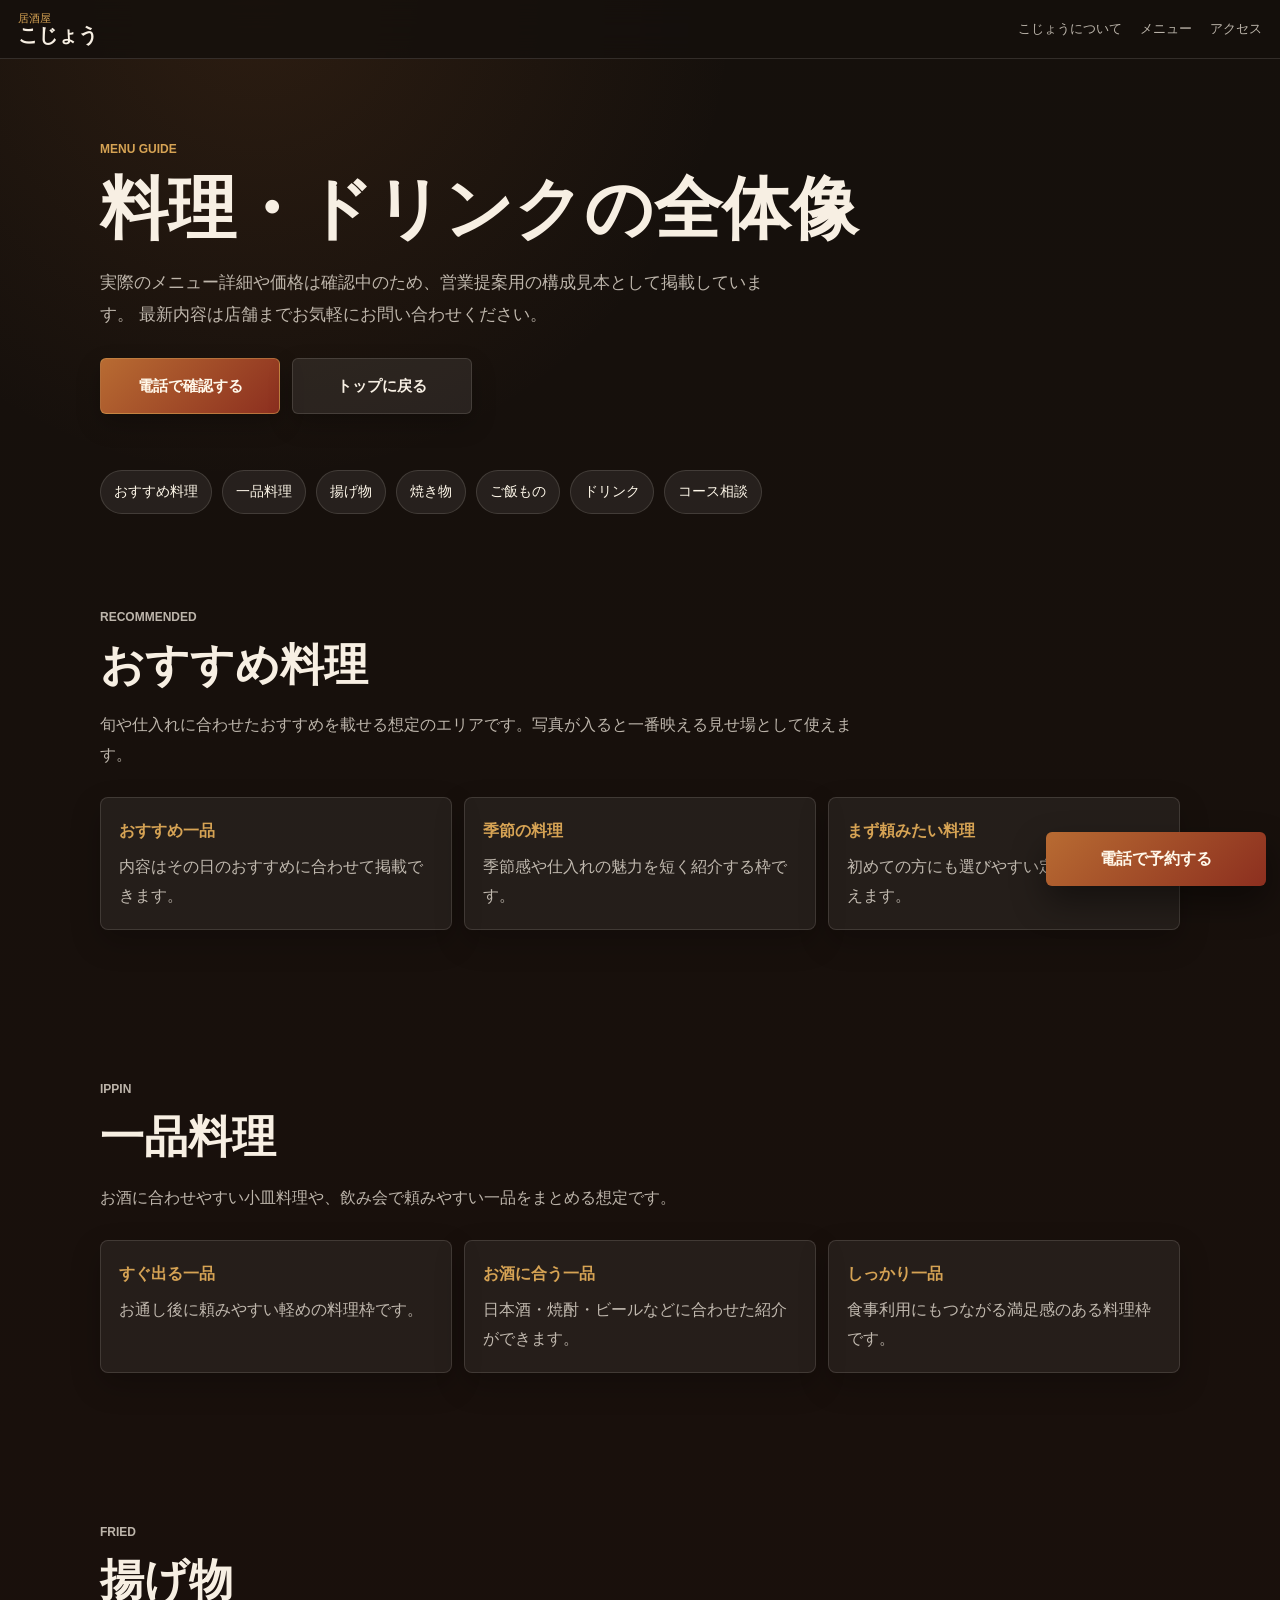
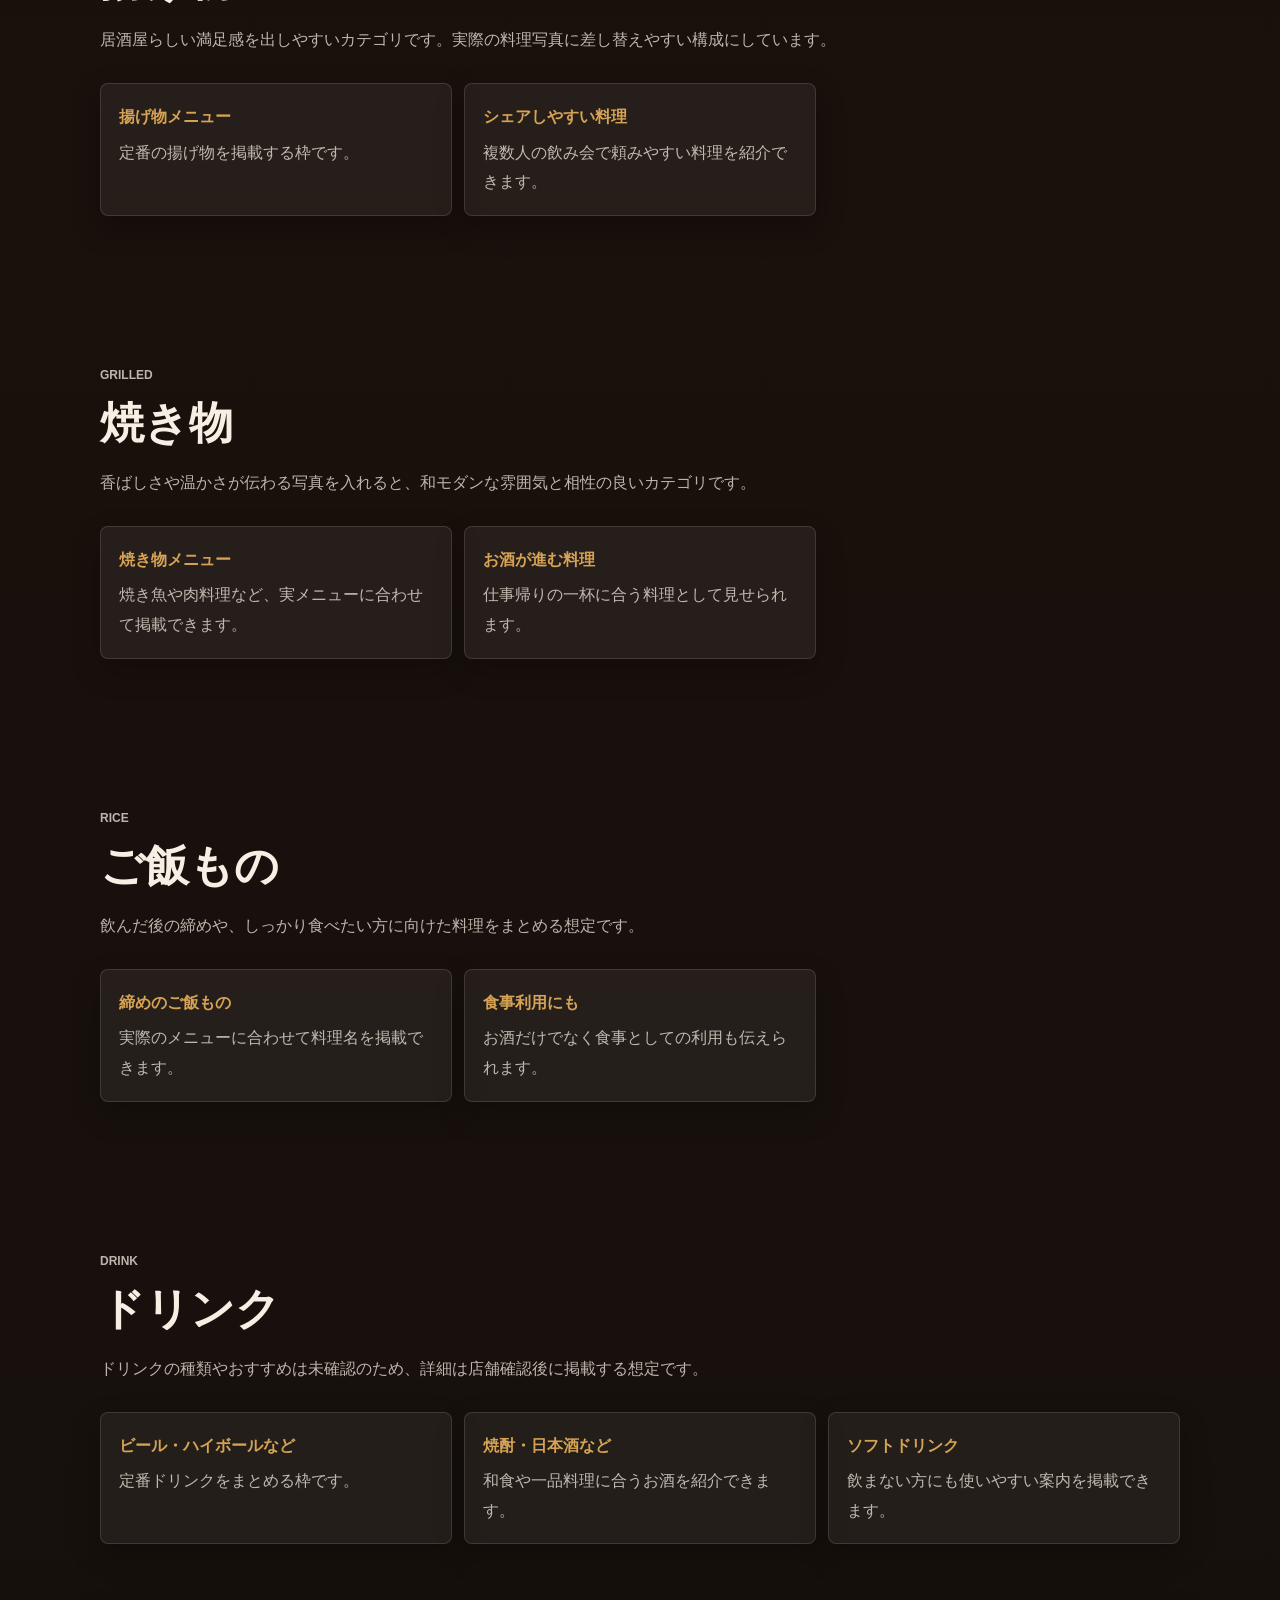
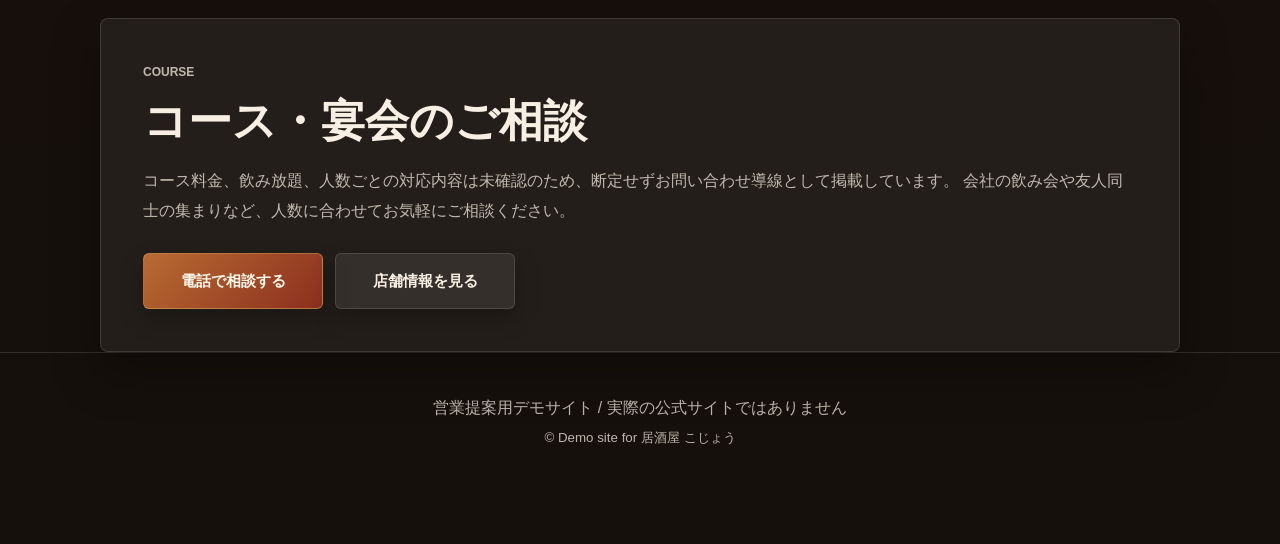
==== menu.html @ 8e1aee69 "Initial commit" ====
<!doctype html>
<html lang="ja">
  <head>
    <meta charset="UTF-8" />
    <meta name="viewport" content="width=device-width, initial-scale=1.0" />
    <meta
      name="description"
      content="居酒屋 こじょうの営業提案用メニュー紹介ページです。料理・ドリンク・宴会相談を一覧で確認できます。"
    />
    <title>メニュー紹介 | 居酒屋 こじょう</title>
    <link rel="stylesheet" href="styles.css" />
  </head>
  <body>
    <header class="site-header">
      <a class="brand" href="index.html#top" aria-label="居酒屋 こじょう トップへ">
        <span>居酒屋</span>
        <strong>こじょう</strong>
      </a>
      <nav class="header-nav" aria-label="主要ナビゲーション">
        <a href="index.html#about">こじょうについて</a>
        <a href="menu.html">メニュー</a>
        <a href="index.html#access">アクセス</a>
      </nav>
    </header>

    <main class="menu-page">
      <section class="menu-hero reveal">
        <p class="eyebrow">Menu Guide</p>
        <h1>料理・ドリンクの全体像</h1>
        <p class="hero-copy">
          実際のメニュー詳細や価格は確認中のため、営業提案用の構成見本として掲載しています。
          最新内容は店舗までお気軽にお問い合わせください。
        </p>
        <div class="hero-actions">
          <a class="button primary" href="tel:07056773930">電話で確認する</a>
          <a class="button ghost" href="index.html#menu">トップに戻る</a>
        </div>
      </section>

      <nav class="menu-jump section reveal" aria-label="メニュー内リンク">
        <a href="#recommended">おすすめ料理</a>
        <a href="#ippin">一品料理</a>
        <a href="#fried">揚げ物</a>
        <a href="#grilled">焼き物</a>
        <a href="#rice">ご飯もの</a>
        <a href="#drink">ドリンク</a>
        <a href="#course">コース相談</a>
      </nav>

      <section id="recommended" class="section menu-section reveal">
        <div class="section-heading">
          <p class="section-label">Recommended</p>
          <h2>おすすめ料理</h2>
          <p>旬や仕入れに合わせたおすすめを載せる想定のエリアです。写真が入ると一番映える見せ場として使えます。</p>
        </div>
        <div class="menu-list">
          <article><span>おすすめ一品</span><p>内容はその日のおすすめに合わせて掲載できます。</p></article>
          <article><span>季節の料理</span><p>季節感や仕入れの魅力を短く紹介する枠です。</p></article>
          <article><span>まず頼みたい料理</span><p>初めての方にも選びやすい定番枠として使えます。</p></article>
        </div>
      </section>

      <section id="ippin" class="section menu-section reveal">
        <div class="section-heading">
          <p class="section-label">Ippin</p>
          <h2>一品料理</h2>
          <p>お酒に合わせやすい小皿料理や、飲み会で頼みやすい一品をまとめる想定です。</p>
        </div>
        <div class="menu-list">
          <article><span>すぐ出る一品</span><p>お通し後に頼みやすい軽めの料理枠です。</p></article>
          <article><span>お酒に合う一品</span><p>日本酒・焼酎・ビールなどに合わせた紹介ができます。</p></article>
          <article><span>しっかり一品</span><p>食事利用にもつながる満足感のある料理枠です。</p></article>
        </div>
      </section>

      <section id="fried" class="section menu-section reveal">
        <div class="section-heading">
          <p class="section-label">Fried</p>
          <h2>揚げ物</h2>
          <p>居酒屋らしい満足感を出しやすいカテゴリです。実際の料理写真に差し替えやすい構成にしています。</p>
        </div>
        <div class="menu-list">
          <article><span>揚げ物メニュー</span><p>定番の揚げ物を掲載する枠です。</p></article>
          <article><span>シェアしやすい料理</span><p>複数人の飲み会で頼みやすい料理を紹介できます。</p></article>
        </div>
      </section>

      <section id="grilled" class="section menu-section reveal">
        <div class="section-heading">
          <p class="section-label">Grilled</p>
          <h2>焼き物</h2>
          <p>香ばしさや温かさが伝わる写真を入れると、和モダンな雰囲気と相性の良いカテゴリです。</p>
        </div>
        <div class="menu-list">
          <article><span>焼き物メニュー</span><p>焼き魚や肉料理など、実メニューに合わせて掲載できます。</p></article>
          <article><span>お酒が進む料理</span><p>仕事帰りの一杯に合う料理として見せられます。</p></article>
        </div>
      </section>

      <section id="rice" class="section menu-section reveal">
        <div class="section-heading">
          <p class="section-label">Rice</p>
          <h2>ご飯もの</h2>
          <p>飲んだ後の締めや、しっかり食べたい方に向けた料理をまとめる想定です。</p>
        </div>
        <div class="menu-list">
          <article><span>締めのご飯もの</span><p>実際のメニューに合わせて料理名を掲載できます。</p></article>
          <article><span>食事利用にも</span><p>お酒だけでなく食事としての利用も伝えられます。</p></article>
        </div>
      </section>

      <section id="drink" class="section menu-section reveal">
        <div class="section-heading">
          <p class="section-label">Drink</p>
          <h2>ドリンク</h2>
          <p>ドリンクの種類やおすすめは未確認のため、詳細は店舗確認後に掲載する想定です。</p>
        </div>
        <div class="menu-list">
          <article><span>ビール・ハイボールなど</span><p>定番ドリンクをまとめる枠です。</p></article>
          <article><span>焼酎・日本酒など</span><p>和食や一品料理に合うお酒を紹介できます。</p></article>
          <article><span>ソフトドリンク</span><p>飲まない方にも使いやすい案内を掲載できます。</p></article>
        </div>
      </section>

      <section id="course" class="section menu-section contact reveal">
        <p class="section-label">Course</p>
        <h2>コース・宴会のご相談</h2>
        <p>
          コース料金、飲み放題、人数ごとの対応内容は未確認のため、断定せずお問い合わせ導線として掲載しています。
          会社の飲み会や友人同士の集まりなど、人数に合わせてお気軽にご相談ください。
        </p>
        <div class="contact-actions">
          <a class="button primary" href="tel:07056773930">電話で相談する</a>
          <a class="button ghost" href="index.html#access">店舗情報を見る</a>
        </div>
      </section>
    </main>

    <footer class="site-footer">
      <p>営業提案用デモサイト / 実際の公式サイトではありません</p>
      <small>© Demo site for 居酒屋 こじょう</small>
    </footer>

    <a class="fixed-call" href="tel:07056773930" aria-label="電話で予約する">電話で予約する</a>

    <script src="script.js"></script>
  </body>
</html>
---- styles.css ----
:root {
  --bg: #15100c;
  --bg-soft: #1f1712;
  --panel: rgba(255, 255, 255, 0.06);
  --panel-strong: rgba(255, 255, 255, 0.1);
  --text: #f7efe3;
  --muted: rgba(247, 239, 227, 0.74);
  --line: rgba(255, 248, 234, 0.13);
  --accent: #b86b32;
  --gold: #d6a354;
  --red: #8c2f1f;
  --shadow: 0 18px 48px rgba(0, 0, 0, 0.36);
}

* {
  box-sizing: border-box;
}

html {
  scroll-behavior: smooth;
}

body {
  margin: 0;
  overflow-x: hidden;
  background:
    radial-gradient(circle at 20% 0%, rgba(184, 107, 50, 0.14), transparent 30rem),
    linear-gradient(180deg, var(--bg), #1a100c 48%, var(--bg));
  color: var(--text);
  font-family: "Hiragino Mincho ProN", "Yu Mincho", "Noto Serif JP", serif;
  line-height: 1.85;
}

a {
  color: inherit;
  text-decoration: none;
}

img,
iframe {
  max-width: 100%;
}

.site-header {
  position: fixed;
  inset: 0 0 auto;
  z-index: 20;
  display: flex;
  align-items: center;
  justify-content: space-between;
  gap: 16px;
  width: 100%;
  padding: 12px 18px;
  border-bottom: 1px solid var(--line);
  background: rgba(21, 16, 12, 0.84);
  backdrop-filter: blur(14px);
}

.brand {
  display: grid;
  gap: 0;
  min-width: max-content;
  line-height: 1.1;
}

.brand span {
  color: var(--gold);
  font-size: 11px;
  letter-spacing: 0;
}

.brand strong {
  font-size: 20px;
  font-weight: 700;
}

.header-nav {
  display: none;
  gap: 18px;
  color: var(--muted);
  font-family: "Hiragino Sans", "Yu Gothic", sans-serif;
  font-size: 13px;
}

.hero {
  position: relative;
  display: grid;
  min-height: 92svh;
  overflow: hidden;
  padding: 112px 18px 44px;
}

.hero-bg {
  position: absolute;
  inset: 0;
  background:
    linear-gradient(90deg, rgba(21, 16, 12, 0.95), rgba(21, 16, 12, 0.62) 48%, rgba(21, 16, 12, 0.86)),
    linear-gradient(180deg, rgba(21, 16, 12, 0.2), #15100c 96%),
    url("assets/hero-izakaya.png") center / cover;
  transform: scale(1.02);
}

.hero-inner {
  position: relative;
  z-index: 1;
  align-self: end;
  width: min(100%, 860px);
  margin: 0 auto;
}

.eyebrow,
.section-label {
  margin: 0 0 10px;
  color: var(--gold);
  font-family: "Hiragino Sans", "Yu Gothic", sans-serif;
  font-size: 12px;
  font-weight: 700;
  letter-spacing: 0;
  text-transform: uppercase;
}

h1,
h2,
h3,
p {
  overflow-wrap: anywhere;
}

h1 {
  margin: 0;
  max-width: 760px;
  font-size: clamp(38px, 11vw, 76px);
  line-height: 1.16;
  letter-spacing: 0;
  text-wrap: balance;
}

h2 {
  margin: 0 0 16px;
  font-size: clamp(27px, 7vw, 44px);
  line-height: 1.28;
  letter-spacing: 0;
}

h3 {
  margin: 18px 0 8px;
  font-size: 21px;
}

.hero-copy,
.section-heading p,
.intro p,
.split p,
.contact p,
.photo-card p {
  color: var(--muted);
  font-family: "Hiragino Sans", "Yu Gothic", sans-serif;
}

.hero-copy {
  max-width: 680px;
  margin: 18px 0 0;
  font-size: 17px;
}

.hero-actions,
.contact-actions {
  display: grid;
  gap: 12px;
  margin-top: 28px;
}

.button {
  display: inline-flex;
  align-items: center;
  justify-content: center;
  min-height: 52px;
  width: 100%;
  padding: 13px 18px;
  border: 1px solid var(--line);
  border-radius: 6px;
  font-family: "Hiragino Sans", "Yu Gothic", sans-serif;
  font-size: 15px;
  font-weight: 700;
  text-align: center;
  box-shadow: 0 10px 24px rgba(0, 0, 0, 0.24);
}

.button.primary {
  border-color: rgba(214, 163, 84, 0.5);
  background: linear-gradient(135deg, var(--accent), var(--red));
  color: #fff8ea;
}

.button.ghost {
  background: rgba(255, 255, 255, 0.08);
}

.hero-notes {
  display: flex;
  flex-wrap: wrap;
  gap: 8px;
  margin-top: 22px;
  font-family: "Hiragino Sans", "Yu Gothic", sans-serif;
}

.hero-notes span,
.category-list li,
.use-cases span {
  border: 1px solid var(--line);
  border-radius: 999px;
  background: rgba(255, 255, 255, 0.07);
  color: #fff8ea;
}

.hero-notes span {
  padding: 7px 12px;
  font-size: 13px;
}

.section {
  width: min(100% - 36px, 1080px);
  margin: 0 auto;
  padding: 74px 0;
}

.intro {
  max-width: 860px;
}

.section-heading {
  max-width: 760px;
  margin-bottom: 28px;
}

.feature-grid,
.access-grid {
  display: grid;
  gap: 16px;
}

.photo-card,
.info-card,
.map-card,
.stat-panel,
.party,
.contact {
  border: 1px solid var(--line);
  border-radius: 8px;
  background: var(--panel);
  box-shadow: var(--shadow);
}

.photo-card {
  display: block;
  padding: 12px;
}

.linked-card {
  min-height: 100%;
  transition: border-color 180ms ease, transform 180ms ease, background 180ms ease;
}

.linked-card:focus-visible,
.linked-card:hover {
  border-color: rgba(214, 163, 84, 0.58);
  background: var(--panel-strong);
  transform: translateY(-2px);
  outline: none;
}

.card-link {
  display: inline-flex;
  margin-top: 10px;
  color: var(--gold);
  font-family: "Hiragino Sans", "Yu Gothic", sans-serif;
  font-size: 13px;
  font-weight: 800;
}

.photo-placeholder {
  display: grid;
  place-items: center;
  min-height: 190px;
  border-radius: 6px;
  overflow: hidden;
  border: 1px solid rgba(255, 248, 234, 0.1);
  color: rgba(255, 248, 234, 0.72);
  font-family: "Hiragino Sans", "Yu Gothic", sans-serif;
  font-weight: 700;
}

.photo-placeholder.warm {
  background:
    linear-gradient(rgba(43, 29, 20, 0.28), rgba(21, 16, 12, 0.78)),
    radial-gradient(circle at 70% 30%, #d6a354, transparent 24%),
    linear-gradient(135deg, #2b1d14, #8c2f1f);
}

.photo-placeholder.amber {
  background:
    linear-gradient(rgba(31, 23, 18, 0.2), rgba(21, 16, 12, 0.82)),
    radial-gradient(circle at 30% 35%, #b86b32, transparent 26%),
    linear-gradient(135deg, #15100c, #3a2416);
}

.photo-placeholder.sake {
  background:
    linear-gradient(rgba(21, 16, 12, 0.1), rgba(21, 16, 12, 0.82)),
    radial-gradient(circle at 55% 30%, #d6a354, transparent 22%),
    linear-gradient(135deg, #1f1712, #2b1d14 60%, #8c2f1f);
}

.category-list,
.use-cases {
  display: flex;
  flex-wrap: wrap;
  gap: 10px;
  padding: 0;
  margin: 24px 0 0;
  list-style: none;
  font-family: "Hiragino Sans", "Yu Gothic", sans-serif;
}

.category-list li,
.use-cases span {
  padding: 8px 13px;
  font-size: 14px;
}

.category-list a {
  display: inline-flex;
  min-height: 30px;
  align-items: center;
}

.menu-page {
  padding-top: 78px;
}

.menu-hero {
  width: min(100% - 36px, 1080px);
  margin: 0 auto;
  padding: 60px 0 32px;
}

.menu-hero h1 {
  font-size: clamp(36px, 10vw, 68px);
}

.menu-jump {
  display: flex;
  flex-wrap: wrap;
  gap: 10px;
  padding-top: 24px;
  padding-bottom: 18px;
  font-family: "Hiragino Sans", "Yu Gothic", sans-serif;
}

.menu-jump a {
  display: inline-flex;
  align-items: center;
  min-height: 42px;
  padding: 8px 13px;
  border: 1px solid var(--line);
  border-radius: 999px;
  background: rgba(255, 255, 255, 0.07);
  color: #fff8ea;
  font-size: 14px;
}

.menu-section {
  scroll-margin-top: 86px;
}

.menu-list {
  display: grid;
  gap: 12px;
}

.menu-list article {
  border: 1px solid var(--line);
  border-radius: 8px;
  background: var(--panel);
  padding: 18px;
  box-shadow: 0 12px 30px rgba(0, 0, 0, 0.22);
}

.menu-list span {
  display: block;
  color: var(--gold);
  font-family: "Hiragino Sans", "Yu Gothic", sans-serif;
  font-weight: 800;
}

.menu-list p {
  margin: 6px 0 0;
  color: var(--muted);
  font-family: "Hiragino Sans", "Yu Gothic", sans-serif;
}

.split {
  display: grid;
  gap: 22px;
  align-items: center;
}

.stat-panel {
  display: grid;
  grid-template-columns: 1fr 1fr;
  min-height: 180px;
  overflow: hidden;
}

.stat-panel div {
  display: grid;
  place-items: center;
  padding: 24px 10px;
  text-align: center;
}

.stat-panel div + div {
  border-left: 1px solid var(--line);
}

.stat-panel strong {
  display: block;
  color: var(--gold);
  font-size: clamp(38px, 13vw, 72px);
  line-height: 1;
}

.stat-panel span {
  font-family: "Hiragino Sans", "Yu Gothic", sans-serif;
}

.party,
.contact {
  padding: 28px 18px;
}

.info-card {
  margin: 0;
  padding: 18px;
}

.info-card div {
  display: grid;
  grid-template-columns: 92px 1fr;
  gap: 12px;
  padding: 13px 0;
  border-bottom: 1px solid var(--line);
  font-family: "Hiragino Sans", "Yu Gothic", sans-serif;
}

.info-card div:last-child {
  border-bottom: 0;
}

.info-card dt {
  color: var(--gold);
  font-weight: 700;
}

.info-card dd {
  min-width: 0;
  margin: 0;
}

.map-card {
  overflow: hidden;
  min-height: 320px;
}

.map-card iframe {
  display: block;
  width: 100%;
  height: 100%;
  min-height: 320px;
  border: 0;
  filter: saturate(0.82) contrast(0.96);
}

.site-footer {
  padding: 40px 18px 92px;
  border-top: 1px solid var(--line);
  color: var(--muted);
  font-family: "Hiragino Sans", "Yu Gothic", sans-serif;
  text-align: center;
}

.site-footer p,
.site-footer small {
  margin: 0;
}

.fixed-call {
  position: fixed;
  right: 14px;
  bottom: 14px;
  left: 14px;
  z-index: 30;
  display: inline-flex;
  align-items: center;
  justify-content: center;
  min-height: 54px;
  border-radius: 6px;
  background: linear-gradient(135deg, var(--accent), var(--red));
  color: #fff8ea;
  font-family: "Hiragino Sans", "Yu Gothic", sans-serif;
  font-weight: 800;
  box-shadow: 0 16px 34px rgba(0, 0, 0, 0.42);
}

.reveal {
  opacity: 0;
  transform: translateY(18px);
  transition: opacity 700ms ease, transform 700ms ease;
}

.reveal.is-visible {
  opacity: 1;
  transform: translateY(0);
}

@media (min-width: 680px) {
  .header-nav {
    display: flex;
  }

  .hero {
    padding-inline: 30px;
  }

  .hero-actions,
  .contact-actions {
    display: flex;
    flex-wrap: wrap;
  }

  .button {
    width: auto;
    min-width: 180px;
  }

  .feature-grid {
    grid-template-columns: repeat(3, minmax(0, 1fr));
  }

  .menu-list {
    grid-template-columns: repeat(3, minmax(0, 1fr));
  }

  .split,
  .access-grid {
    grid-template-columns: minmax(0, 1fr) minmax(320px, 0.9fr);
  }

  .party,
  .contact {
    padding: 42px;
  }

  .fixed-call {
    left: auto;
    width: 220px;
  }
}

@media (prefers-reduced-motion: reduce) {
  html {
    scroll-behavior: auto;
  }

  .reveal {
    opacity: 1;
    transform: none;
    transition: none;
  }
}
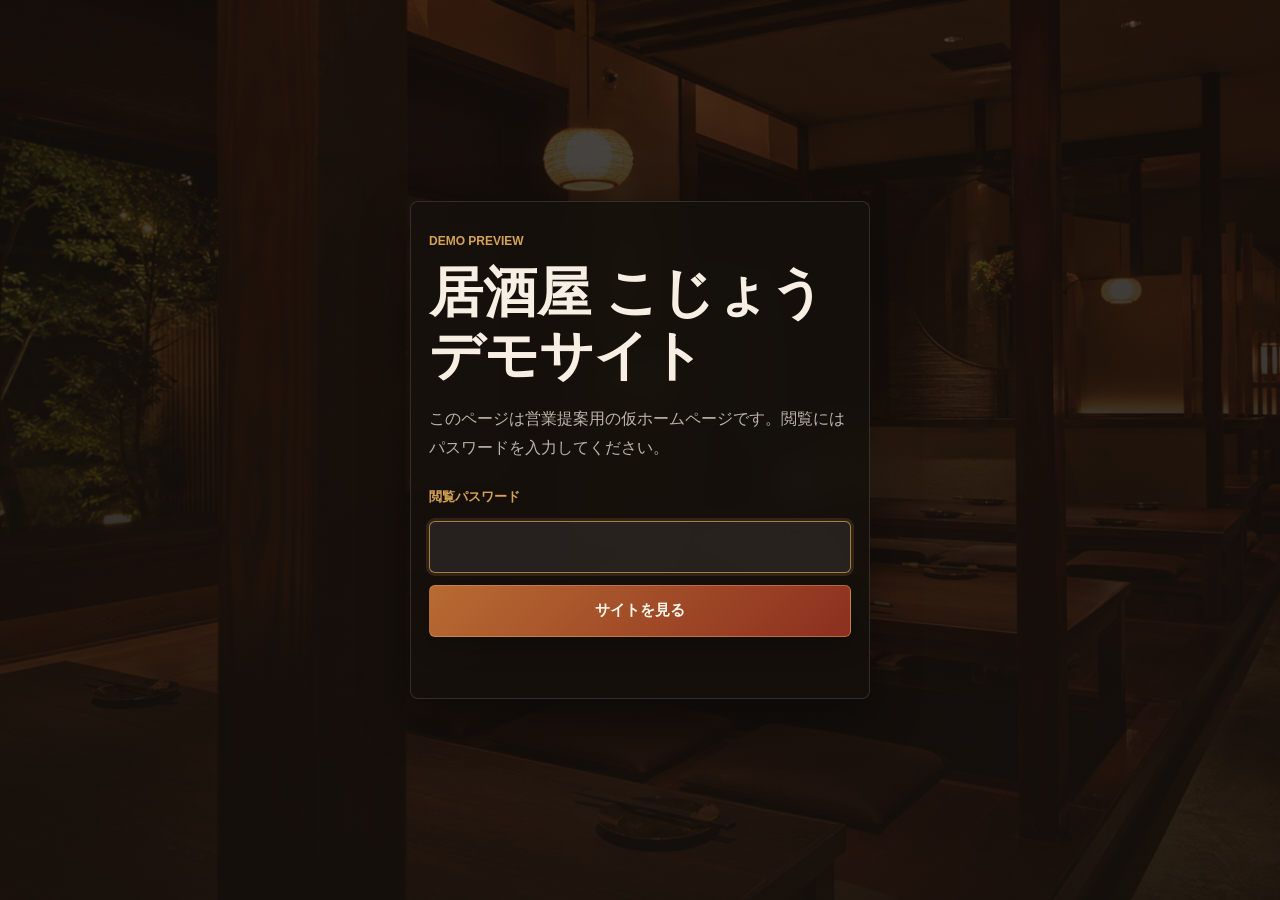
==== commit a4a1ee08: "Update Kojou demo site" ====
--- a/menu.html
+++ b/menu.html
@@ -10,7 +10,7 @@
     <title>メニュー紹介 | 居酒屋 こじょう</title>
     <link rel="stylesheet" href="styles.css" />
   </head>
-  <body>
+  <body class="locked">
     <header class="site-header">
       <a class="brand" href="index.html#top" aria-label="居酒屋 こじょう トップへ">
         <span>居酒屋</span>
--- a/styles.css
+++ b/styles.css
@@ -29,6 +29,14 @@
   color: var(--text);
   font-family: "Hiragino Mincho ProN", "Yu Mincho", "Noto Serif JP", serif;
   line-height: 1.85;
+}
+
+body.locked {
+  min-height: 100svh;
+}
+
+body.locked > :not(.password-gate) {
+  display: none !important;
 }
 
 a {
@@ -56,6 +64,76 @@
   backdrop-filter: blur(14px);
 }
 
+.password-gate {
+  display: grid;
+  min-height: 100svh;
+  padding: 26px 18px;
+  place-items: center;
+  background:
+    linear-gradient(rgba(21, 16, 12, 0.76), rgba(21, 16, 12, 0.92)),
+    url("assets/hero-izakaya.png") center / cover;
+}
+
+.password-panel {
+  width: min(100%, 460px);
+  border: 1px solid var(--line);
+  border-radius: 8px;
+  background: rgba(21, 16, 12, 0.88);
+  padding: 28px 18px;
+  box-shadow: var(--shadow);
+  backdrop-filter: blur(14px);
+}
+
+.password-panel h1 {
+  font-size: clamp(34px, 11vw, 54px);
+}
+
+.password-copy,
+.password-form label,
+.password-error {
+  font-family: "Hiragino Sans", "Yu Gothic", sans-serif;
+}
+
+.password-copy {
+  color: var(--muted);
+}
+
+.password-form {
+  display: grid;
+  gap: 12px;
+  margin-top: 22px;
+}
+
+.password-form label {
+  color: var(--gold);
+  font-size: 13px;
+  font-weight: 800;
+}
+
+.password-form input {
+  width: 100%;
+  min-height: 52px;
+  border: 1px solid rgba(255, 248, 234, 0.22);
+  border-radius: 6px;
+  background: rgba(255, 255, 255, 0.08);
+  color: var(--text);
+  font: 700 18px "Hiragino Sans", "Yu Gothic", sans-serif;
+  outline: none;
+  padding: 10px 14px;
+}
+
+.password-form input:focus {
+  border-color: rgba(214, 163, 84, 0.72);
+  box-shadow: 0 0 0 3px rgba(214, 163, 84, 0.14);
+}
+
+.password-error {
+  min-height: 1.6em;
+  margin: 0;
+  color: #f0b4a8;
+  font-size: 13px;
+}
+
 .brand {
   display: grid;
   gap: 0;
